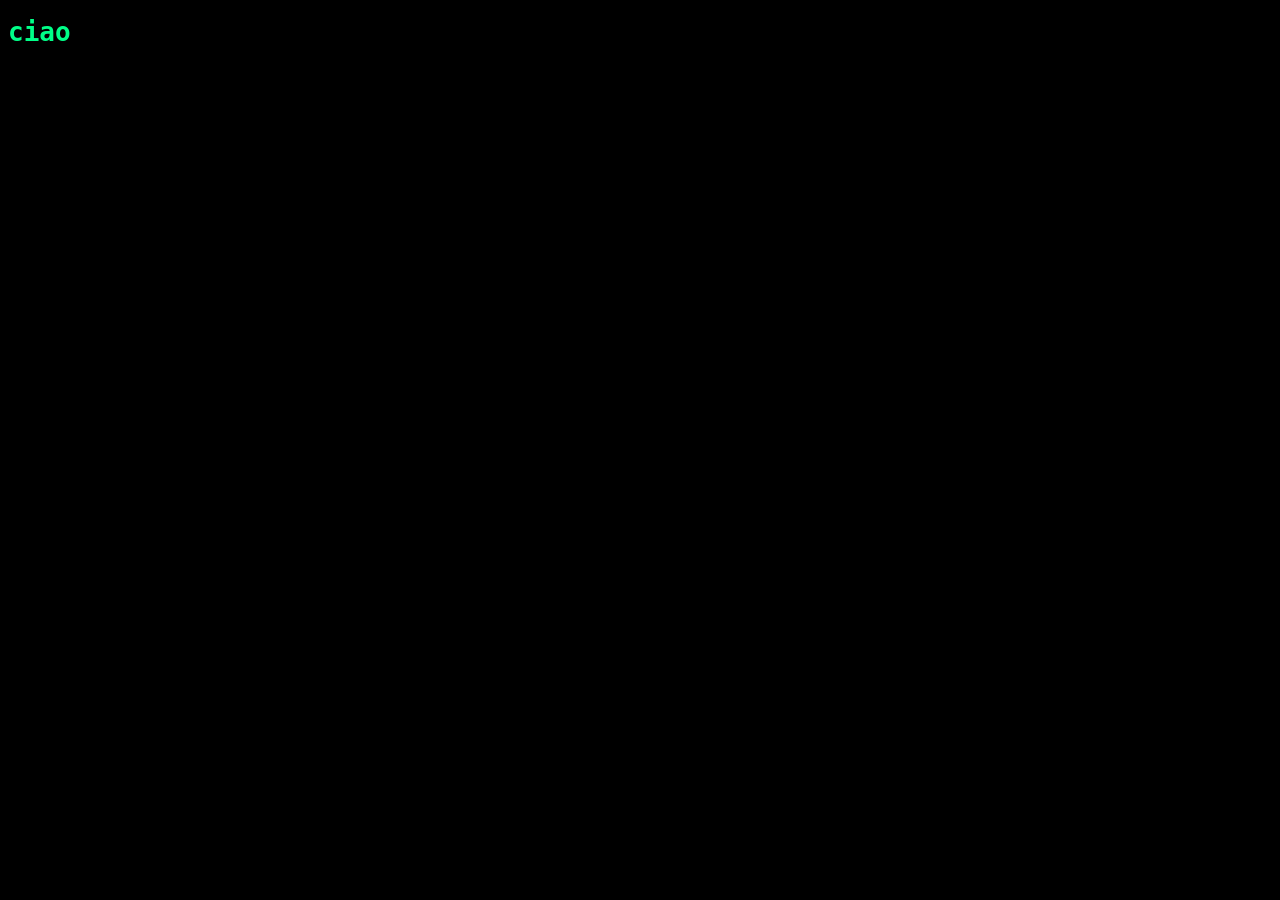
==== index.html @ 84af9526 "Add initial HTML structure for portfolio" ====
<!DOCTYPE html>
<html lang="en">
<head>
  <meta charset="UTF-8">
  <title>Portfolio</title>
</head>
<body style="background:black; color:#00ff88; font-family:monospace;">
  <h1>ciao</h1>
</body>
</html>
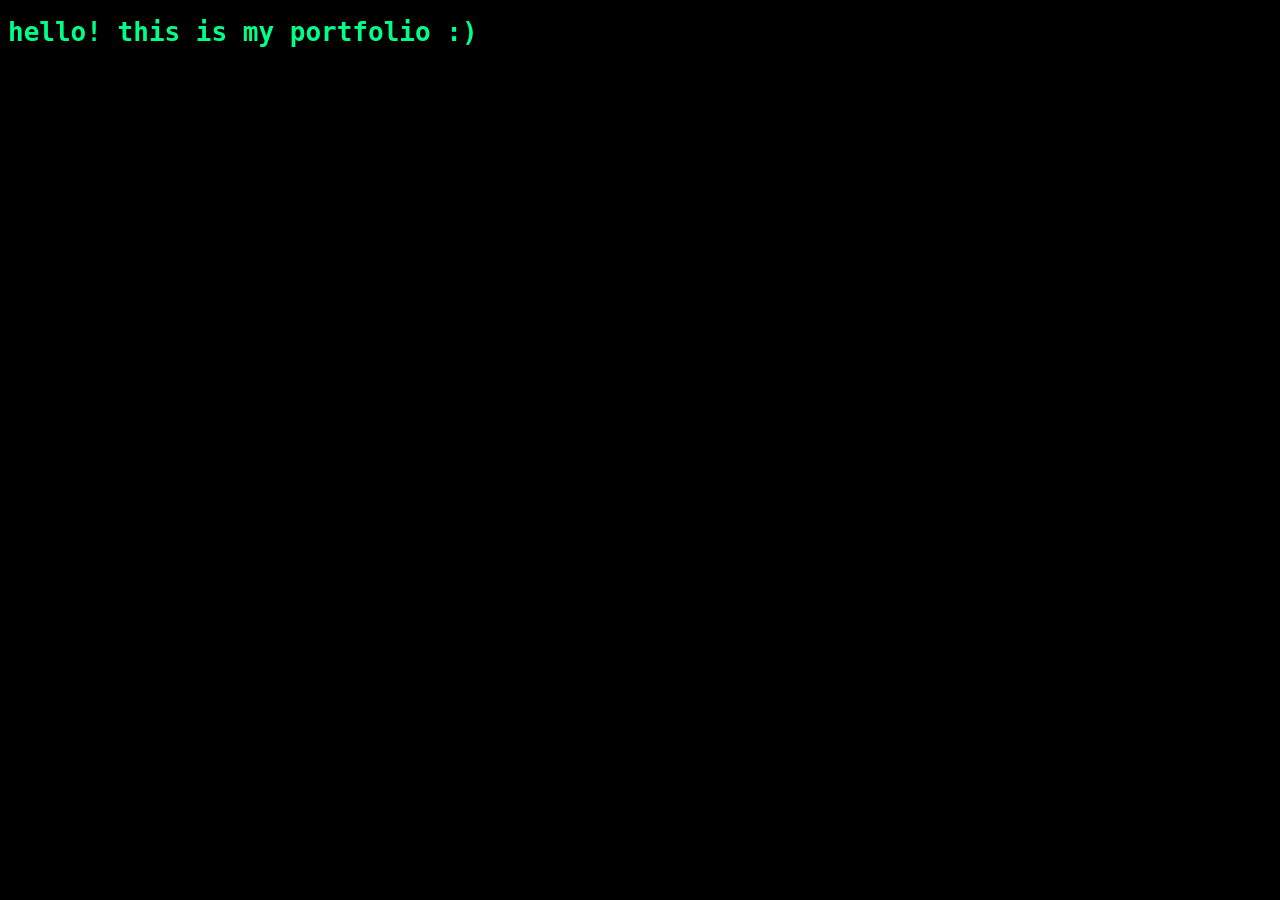
==== commit 3559b724: "Update header text in index.html" ====
--- a/index.html
+++ b/index.html
@@ -5,6 +5,6 @@
   <title>Portfolio</title>
 </head>
 <body style="background:black; color:#00ff88; font-family:monospace;">
-  <h1>ciao</h1>
+  <h1>hello! this is my portfolio :)</h1>
 </body>
 </html>
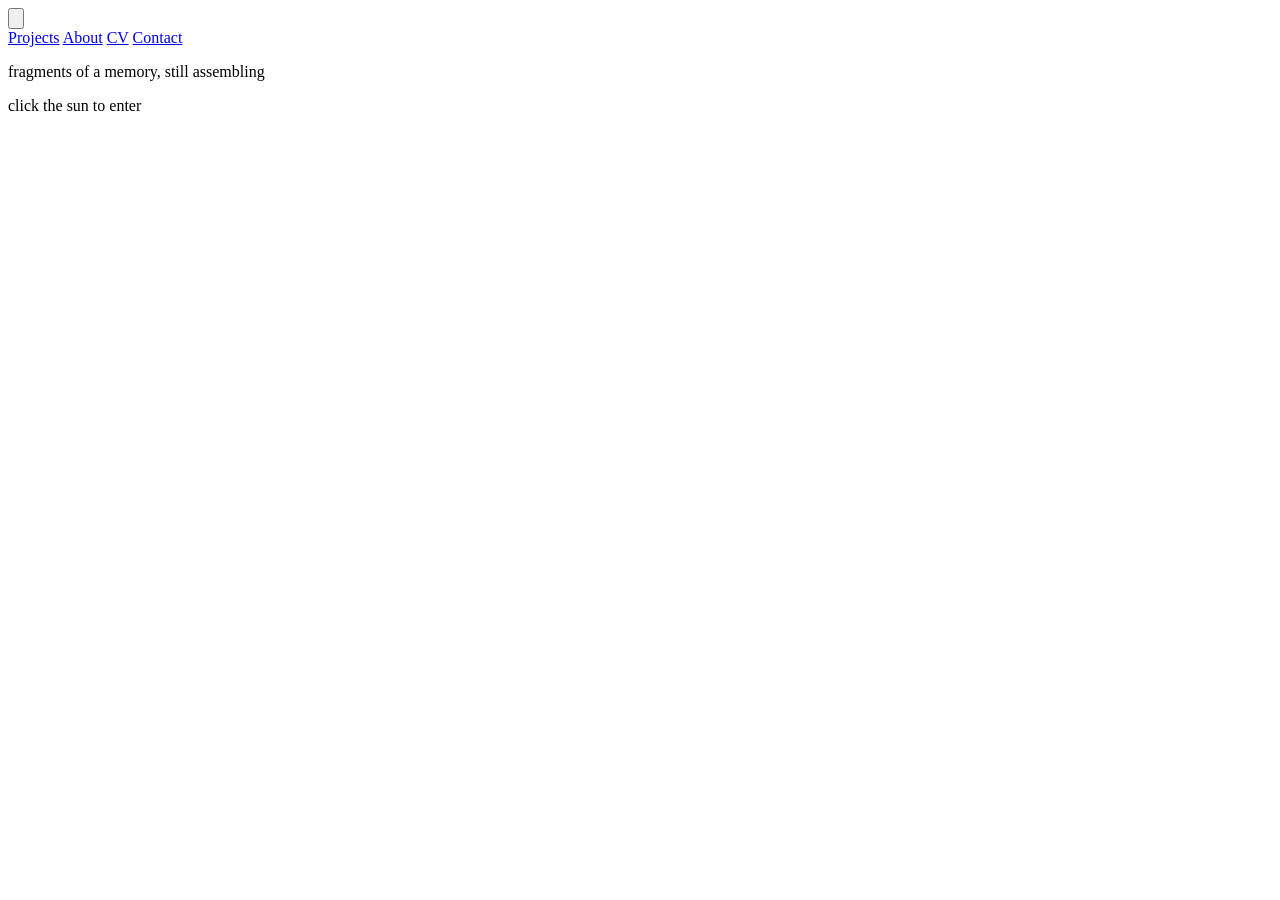
==== commit 6c862773: "Update index.html" ====
--- a/index.html
+++ b/index.html
@@ -2,9 +2,44 @@
 <html lang="en">
 <head>
   <meta charset="UTF-8">
+  <meta name="viewport" content="width=device-width, initial-scale=1">
   <title>Portfolio</title>
+  <link rel="stylesheet" href="css/style.css">
 </head>
-<body style="background:black; color:#00ff88; font-family:monospace;">
-  <h1>hello! this is my portfolio :)</h1>
+<body>
+  <main class="intro">
+
+    <div class="sun-wrap">
+      <button class="sun" id="sun" aria-label="Enter the portfolio">
+        <svg class="sun-svg" viewBox="0 0 400 400">
+  <circle cx="200" cy="200" r="38.25" />
+
+  <!-- quattro raggi a croce -->
+  <path class="ray" d="M200 70L204.33 160H195.67L200 70Z" />
+  <path class="ray" d="M200 70L204.33 160H195.67L200 70Z" transform="rotate(90 200 200)" />
+  <path class="ray" d="M200 70L204.33 160H195.67L200 70Z" transform="rotate(180 200 200)" />
+  <path class="ray" d="M200 70L204.33 160H195.67L200 70Z" transform="rotate(270 200 200)" />
+
+  <!-- quattro raggi diagonali -->
+  <path class="ray" d="M266.569 133.536L229.856 176.372L223.732 170.248L266.569 133.536Z" />
+  <path class="ray" d="M266.569 133.536L229.856 176.372L223.732 170.248L266.569 133.536Z" transform="rotate(90 200 200)" />
+  <path class="ray" d="M266.569 133.536L229.856 176.372L223.732 170.248L266.569 133.536Z" transform="rotate(180 200 200)" />
+  <path class="ray" d="M266.569 133.536L229.856 176.372L223.732 170.248L266.569 133.536Z" transform="rotate(270 200 200)" />
+</svg>
+      </button>
+
+      <nav class="menu" id="menu">
+        <a class="top" href="projects.html">Projects</a>
+        <a class="right" href="about.html">About</a>
+        <a class="bottom" href="cv.html">CV</a>
+        <a class="left" href="contact.html">Contact</a>
+      </nav>
+    </div>
+
+    <p class="tagline">fragments of a memory, still assembling</p>
+    <p class="hint">click the sun to enter</p>
+
+  </main>
+  <script src="js/sun-menu.js"></script>
 </body>
 </html>
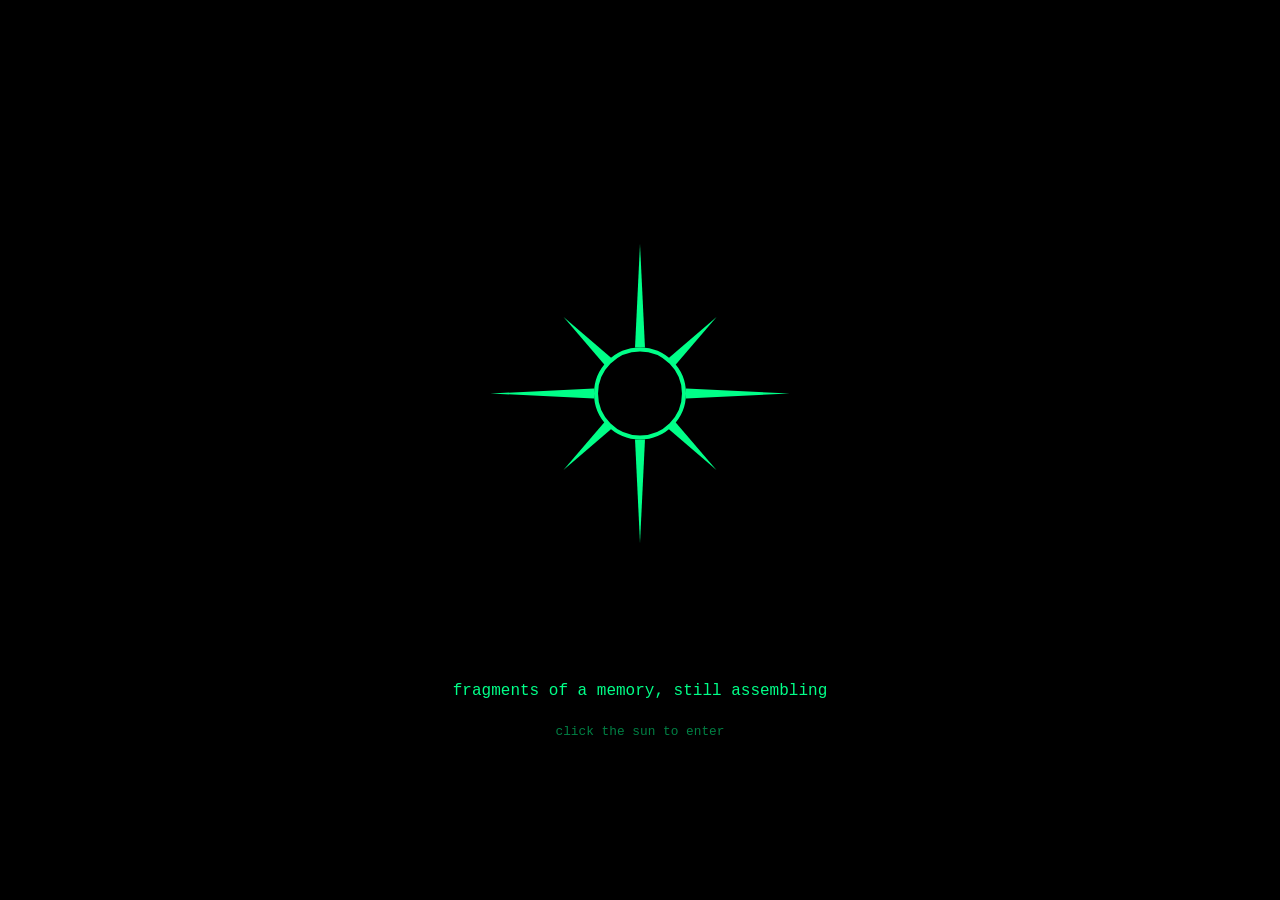
==== commit b1edfac3: "Update navigation links in index.html" ====
--- a/index.html
+++ b/index.html
@@ -29,10 +29,10 @@
       </button>
 
       <nav class="menu" id="menu">
-        <a class="top" href="projects.html">Projects</a>
-        <a class="right" href="about.html">About</a>
-        <a class="bottom" href="cv.html">CV</a>
-        <a class="left" href="contact.html">Contact</a>
+        <a class="top" href="san.html">SAN</a>
+        <a class="right" href="polvere.html">POLVERE</a>
+        <a class="bottom" href="distante.html">DISTANTE</a>
+        <a class="left" href="untitled.html">UNTITLED</a>
       </nav>
     </div>
 
--- a/css/style.css
+++ b/css/style.css
@@ -0,0 +1,77 @@
+:root {
+  --bg: #000;
+  --green: #00ff88;
+  --blue: #2aa7ff;
+}
+
+* { box-sizing: border-box; }
+
+body {
+  margin: 0;
+  background: var(--bg);
+  color: var(--green);
+  font-family: "Courier New", monospace;
+}
+
+.intro {
+  min-height: 100vh;
+  display: flex;
+  flex-direction: column;
+  align-items: center;
+  justify-content: center;
+  gap: 1.5rem;
+  text-align: center;
+}
+
+.sun-wrap {
+  position: relative;
+  width: min(70vmin, 460px);
+  aspect-ratio: 1;
+}
+
+.sun {
+  all: unset;
+  display: block;
+  width: 100%;
+  height: 100%;
+  cursor: pointer;
+}
+
+.sun-svg {
+  width: 100%;
+  height: 100%;
+  fill: none;
+  stroke: var(--green);
+  stroke-width: 3.5;
+  stroke-linecap: round;
+  transition: transform 1.2s ease;
+}
+.sun-svg path {
+  fill: var(--green);
+  stroke: none;
+}
+
+.sun.open .sun-svg { transform: rotate(180deg); }
+
+.menu a {
+  position: absolute;
+  color: var(--blue);
+  text-decoration: none;
+  text-transform: uppercase;
+  letter-spacing: 0.2em;
+  font-size: 0.85rem;
+  opacity: 0;
+  pointer-events: none;
+  transition: opacity 0.8s ease 0.8s;
+}
+
+.menu.open a { opacity: 1; pointer-events: auto; }
+.menu a:hover { color: var(--green); }
+
+.menu .top    { bottom: 87%; left: 50%; transform: translateX(-50%); }
+.menu .bottom { top: 87%;    left: 50%; transform: translateX(-50%); }
+.menu .left   { right: 87%;  top: 50%;  transform: translateY(-50%); }
+.menu .right  { left: 87%;   top: 50%;  transform: translateY(-50%); }
+
+.tagline { margin: 2rem 0 0; }
+.hint { margin: 0; opacity: 0.5; font-size: 0.8rem; }
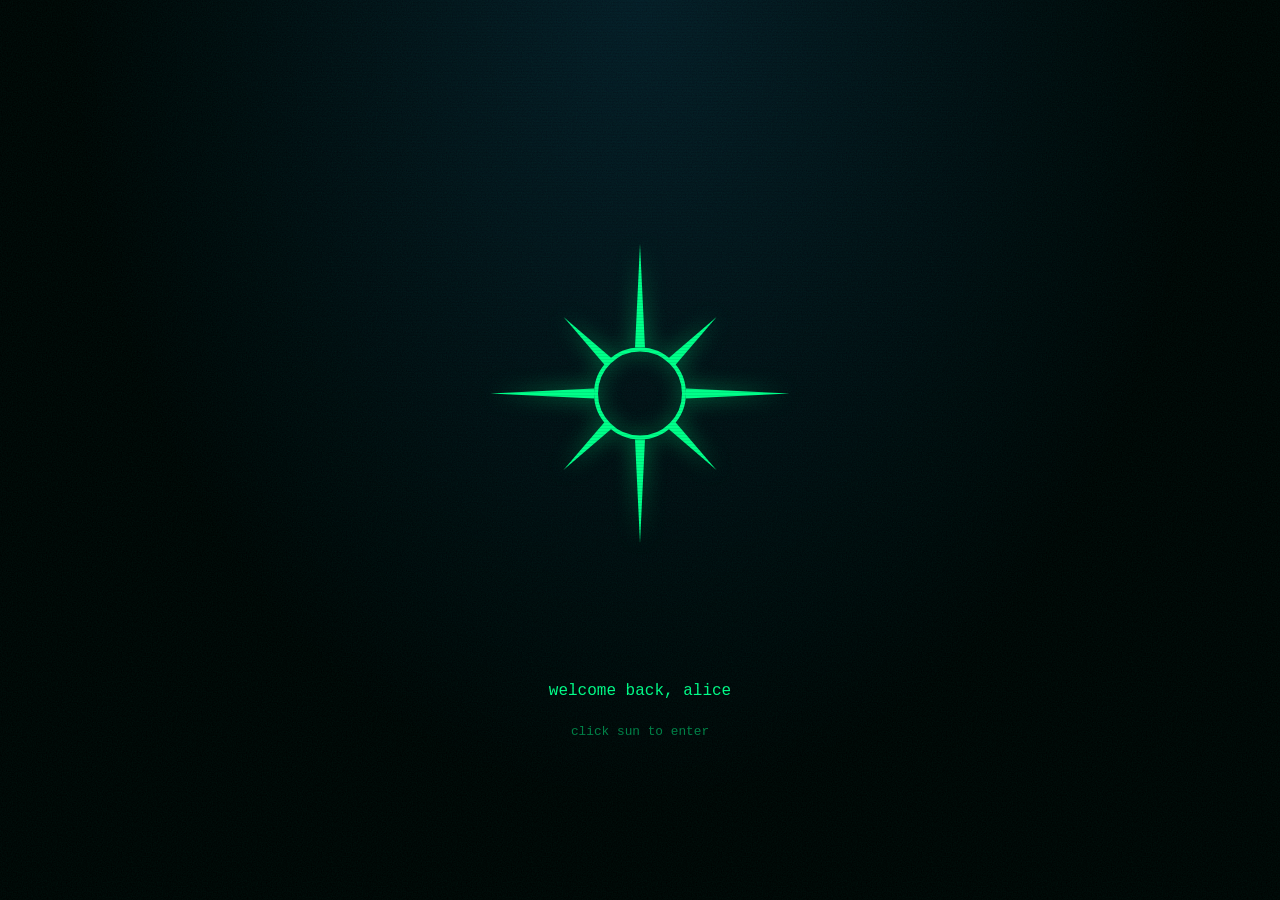
==== commit bf29b5d7: "Update menu links and modify tagline text" ====
--- a/index.html
+++ b/index.html
@@ -29,15 +29,15 @@
       </button>
 
       <nav class="menu" id="menu">
-        <a class="top" href="san.html">SAN</a>
-        <a class="right" href="polvere.html">POLVERE</a>
-        <a class="bottom" href="distante.html">DISTANTE</a>
-        <a class="left" href="untitled.html">UNTITLED</a>
+        <a class="top" href="san.html">_01 SAN</a>
+        <a class="right" href="polvere.html">_02 POLVERE</a>
+        <a class="bottom" href="distante.html">_03 DISTANTE</a>
+        <a class="left" href="untitled.html">_04 CONSUMARSI</a>
       </nav>
     </div>
 
-    <p class="tagline">fragments of a memory, still assembling</p>
-    <p class="hint">click the sun to enter</p>
+    <p class="tagline">welcome back, alice</p>
+    <p class="hint">click sun to enter</p>
 
   </main>
   <script src="js/sun-menu.js"></script>
--- a/css/style.css
+++ b/css/style.css
@@ -75,3 +75,236 @@
 
 .tagline { margin: 2rem 0 0; }
 .hint { margin: 0; opacity: 0.5; font-size: 0.8rem; }
+
+@media (max-width: 600px) {
+  .menu a {
+    font-size: 0.7rem;
+    letter-spacing: 0.12em;
+  }
+}
+/* ---------- project pages ---------- */
+
+.lead {
+  max-width: 55%;
+  line-height: 1.6;
+  margin: 0 0 2rem;
+}
+
+@media (max-width: 700px) {
+  .lead { max-width: 100%; }
+}
+@media (max-width: 700px) {
+  .lead { max-width: 100%; }
+}
+
+.meta {
+  display: grid;
+  grid-template-columns: max-content 1fr;
+  gap: 0.5rem 1.5rem;
+  margin: 0 0 2.5rem;
+  font-size: 0.9rem;
+}
+
+.meta dt {
+  color: var(--blue);
+  text-transform: uppercase;
+  letter-spacing: 0.15em;
+  font-size: 0.75rem;
+  align-self: center;
+}
+
+.meta dd { margin: 0; }
+
+.gallery {
+  display: flex;
+  gap: 1rem;
+  overflow-x: auto;
+  scroll-snap-type: x mandatory;
+  padding-bottom: 1rem;
+  margin-bottom: 2.5rem;
+}
+
+.gallery figure {
+  flex: 0 0 min(80%, 560px);
+  margin: 0;
+  scroll-snap-align: start;
+}
+
+.gallery img,
+.ph {
+  display: block;
+  width: 100%;
+  aspect-ratio: 16 / 10;
+  object-fit: cover;
+}
+
+.ph {
+  display: flex;
+  align-items: center;
+  justify-content: center;
+  border: 1px dashed rgba(0, 255, 136, 0.4);
+  opacity: 0.6;
+}
+
+.button {
+  display: inline-block;
+  padding: 0.8rem 1.6rem;
+  border: 1px solid var(--green);
+  color: var(--green);
+  text-decoration: none;
+  text-transform: uppercase;
+  letter-spacing: 0.2em;
+  font-size: 0.8rem;
+  transition: background 0.3s, color 0.3s;
+}
+
+.button:hover {
+  background: var(--green);
+  color: var(--bg);
+}
+
+.site-footer {
+  display: flex;
+  flex-wrap: wrap;
+  gap: 0.5rem 2rem;
+  justify-content: space-between;
+  padding: 1.5rem 2rem;
+  border-top: 1px solid rgba(0, 255, 136, 0.25);
+  font-size: 0.8rem;
+}
+
+.site-footer a { color: var(--blue); text-decoration: none; }
+.site-footer a:hover { color: var(--green); }
+
+/* ---------- atmosphere ---------- */
+
+
+body {
+  background: radial-gradient(ellipse at 50% 0%, rgba(42, 167, 255, 0.14), transparent 65%) fixed, var(--bg);
+}
+
+
+body::before {
+  content: "";
+  position: fixed;
+  inset: 0;
+  z-index: 100;
+  pointer-events: none;
+  opacity: 0.12;
+  background-image: url("data:image/svg+xml;utf8,<svg xmlns='http://www.w3.org/2000/svg' width='200' height='200'><filter id='n'><feTurbulence type='fractalNoise' baseFrequency='.8' numOctaves='2' stitchTiles='stitch'/><feColorMatrix values='0 0 0 0 0  0 0 0 0 1  0 0 0 0 .5  0 0 0 .6 0'/></filter><rect width='100%' height='100%' filter='url(%23n)'/></svg>");
+}
+
+
+body::after {
+  content: "";
+  position: fixed;
+  inset: 0;
+  z-index: 99;
+  pointer-events: none;
+  background: repeating-linear-gradient(to bottom, transparent 0, transparent 2px, rgba(0, 0, 0, 0.18) 3px);
+}
+
+
+.sun-svg { filter: drop-shadow(0 0 10px rgba(0, 255, 136, 0.5)); }
+.page h1, .card h2, .button, .site-nav a { text-shadow: 0 0 8px rgba(0, 255, 136, 0.4); }
+
+
+.page h1 {
+  font-size: clamp(2rem, 7vw, 4.5rem);
+  letter-spacing: 0.25em;
+  margin-bottom: 2rem;
+}
+
+.page h1::before { content: "> "; color: var(--blue); }
+.page h1::after  { content: "_"; animation: blink 1s steps(1) infinite; }
+
+@keyframes blink { 50% { opacity: 0; } }
+
+
+.meta {
+  padding: 1rem 1.5rem;
+  border-left: 2px solid var(--blue);
+  background: rgba(42, 167, 255, 0.06);
+}
+
+
+.gallery figure { border: 1px solid rgba(0, 255, 136, 0.5); box-shadow: 0 0 18px rgba(0, 255, 136, 0.12); }
+
+
+.page { animation: fadein 0.9s ease both; }
+@keyframes fadein { from { opacity: 0; transform: translateY(8px); } }
+
+
+@media (prefers-reduced-motion: reduce) {
+  .page h1::after, .page { animation: none; }
+}
+.contacts {
+  display: flex;
+  flex-wrap: wrap;
+  gap: 0.5rem 1.5rem;
+}
+/* ---------- header: project names ---------- */
+
+.site-header {
+  display: flex;
+  flex-wrap: wrap;
+  gap: 1rem;
+  justify-content: flex-start;
+  align-items: center;
+}
+
+.site-nav {
+  display: flex;
+  flex-wrap: wrap;
+  gap: 0.5rem 1.5rem;
+}
+
+.site-nav a { margin-left: 0; }
+/* ---------- title row: title left, sun right ---------- */
+
+.page-head {
+  display: flex;
+  align-items: center;
+  justify-content: space-between;
+  gap: 1.5rem;
+  margin-bottom: 2rem;
+}
+
+.page-head h1 { margin: 0; }
+
+.logo-sun {
+  display: block;
+  width: clamp(110px, 16vw, 200px);
+  height: auto;
+  aspect-ratio: 1;
+  fill: none;
+  stroke: var(--green);
+  stroke-width: 4;
+  filter: drop-shadow(0 0 4px rgba(0, 255, 136, 0.5))
+          drop-shadow(0 0 12px rgba(0, 255, 136, 0.25));
+  animation: sun-glow 4s ease-in-out infinite;
+}
+
+.logo-sun .ray { fill: var(--green); stroke: none; }
+.page { padding-top: 5.5rem; }
+@keyframes sun-glow {
+  0%, 100% {
+    filter: drop-shadow(0 0 4px rgba(0, 255, 136, 0.5))
+            drop-shadow(0 0 12px rgba(0, 255, 136, 0.25));
+  }
+  50% {
+    filter: drop-shadow(0 0 6px rgba(0, 255, 136, 0.8))
+            drop-shadow(0 0 22px rgba(0, 255, 136, 0.45));
+  }
+}
+
+@media (max-width: 600px) {
+  .logo-sun { width: 84px; }
+}
+
+@media (prefers-reduced-motion: reduce) {
+  .logo-sun { animation: none; }
+}
+.logline {
+  margin: 0 0 2.5rem;
+}
